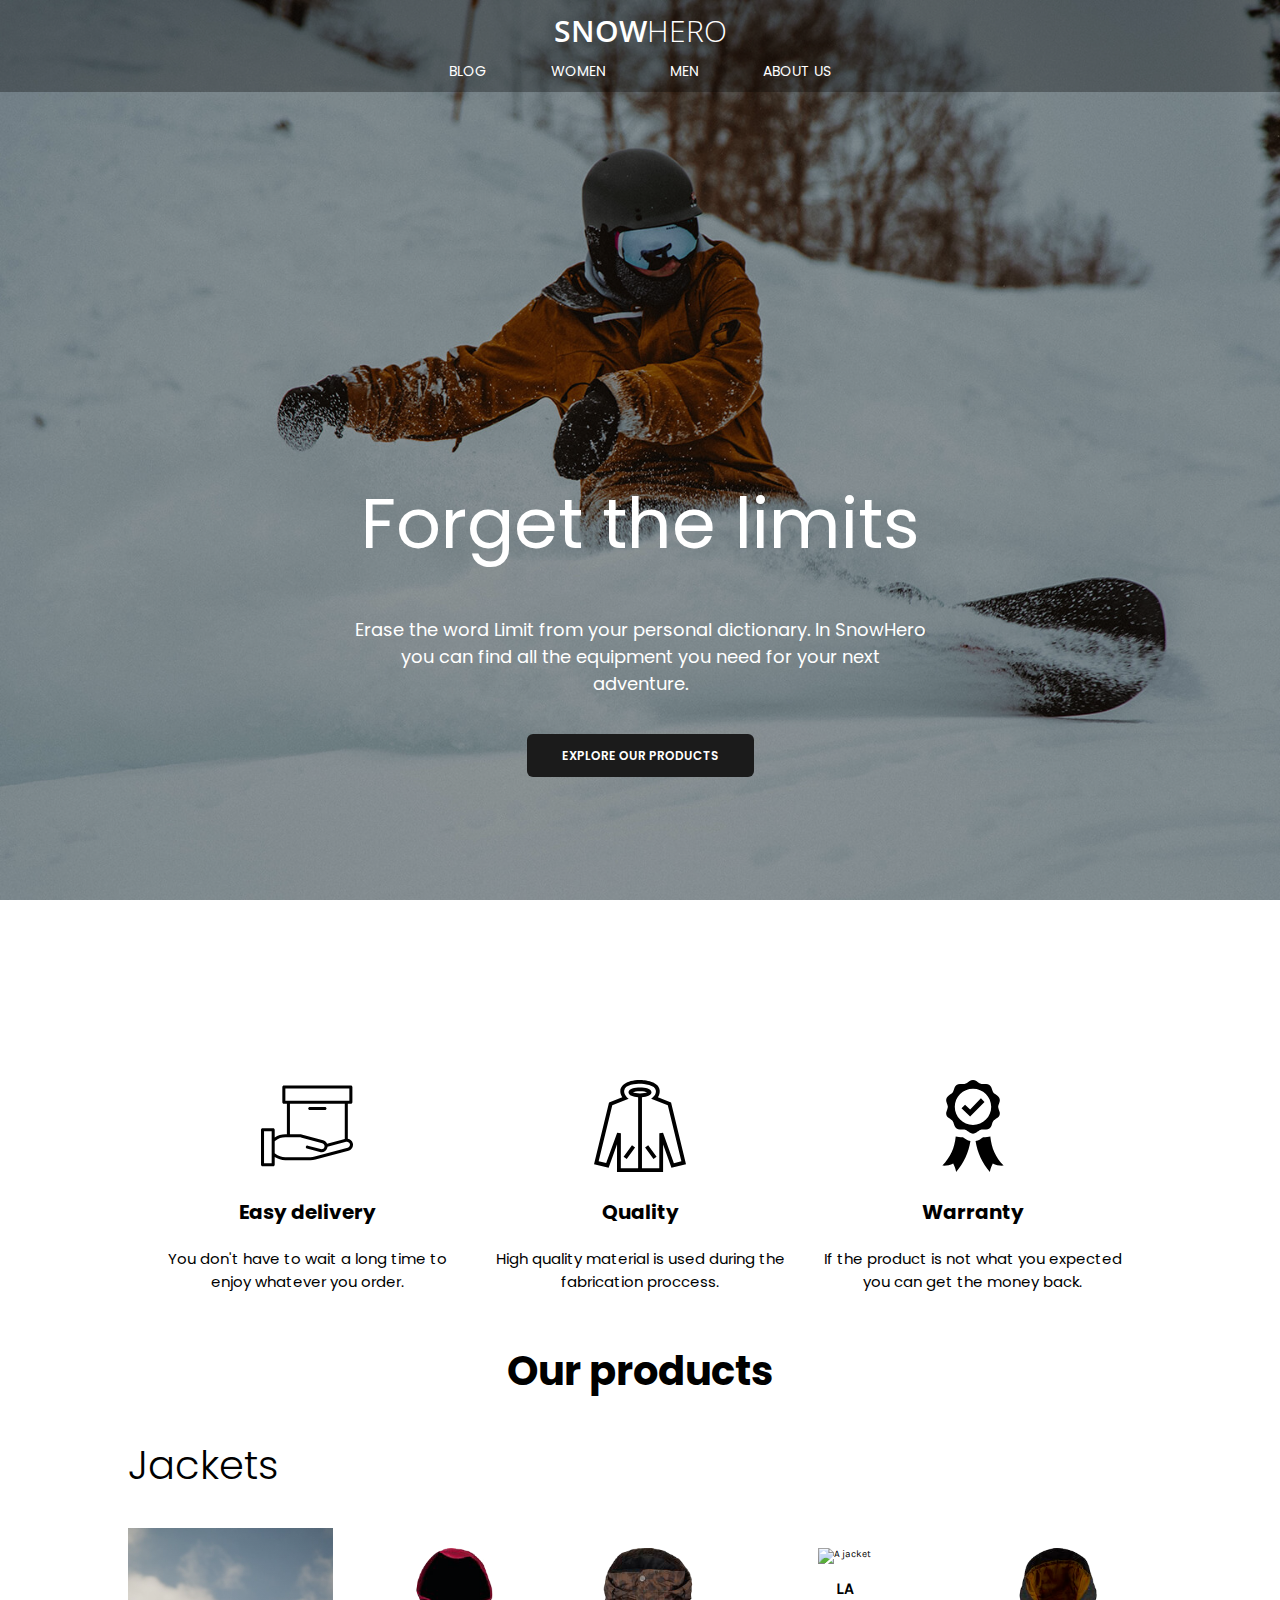
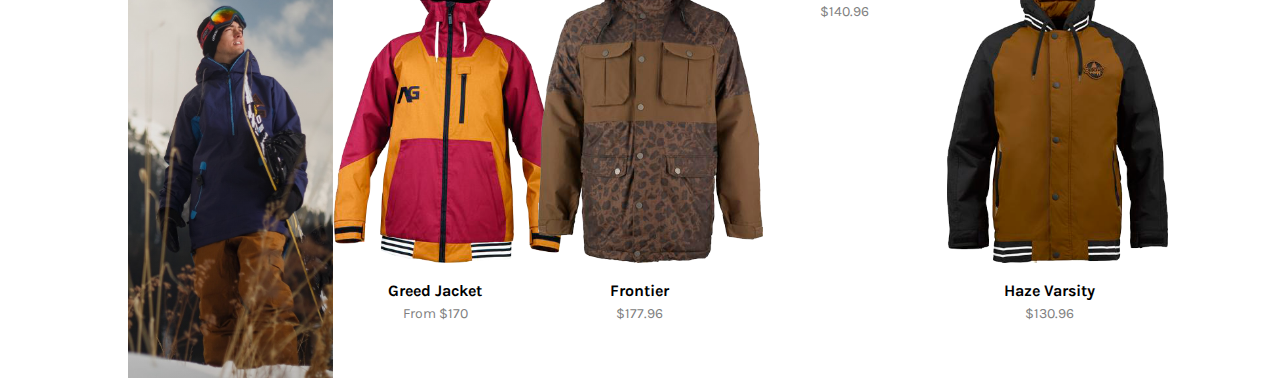
==== index.html @ 8e886040 "products added to 'our products' section" ====
<!DOCTYPE html>
<html lang="en">
  <head>
    <meta charset="UTF-8" />
    <!--For SEO optimization-->
    <meta
      name="description"
      content="SnowHero is a store specialized in winter clothing and winter sports clothing"
    />
    <!--SEO optimization, web crawlers-->
    <meta name="robots" content="index,follow" />
    <meta name="viewport" content="width=device-width, initial-scale=1.0" />
    <meta http-equiv="X-UA-Compatible" content="ie=edge" />
    <link rel="icon" href="/favicon.ico" />
    <link rel="stylesheet" href="/css/styles.css" />
    <link
      href="https://fonts.googleapis.com/css?family=Karla:400,700|Open+Sans:300,600|Poppins:300,400,600&display=swap"
      rel="stylesheet"
    />

    <title>SnowHero</title>
  </head>

  <body>
    <section class="hero-section">
      <header>
        <a href="index.html" class="brand">
          <p>Snow<span>Hero</span></p>
        </a>
        <div class="navigation">
          <ul>
            <li><a href="#">Blog</a></li>
            <li><a href="#">Women</a></li>
            <li><a href="#">Men</a></li>
            <li><a href="#">About us</a></li>
          </ul>
        </div>
      </header>

      <div class="hero-text">
        <h1>Forget the limits</h1>
        <p class="hero-p">
          Erase the word Limit from your personal dictionary. In SnowHero you
          can find all the equipment you need for your next adventure.
        </p>
        <a href="#our-products" class="explore-btn">Explore our products</a>
      </div>
    </section>

    <section>
      <div class="our-service-container container">
        <div class="our-service-card">
          <img src="images/delivery.svg" alt="A car" />
          <h3>Easy delivery</h3>
          <p class="our-service-p">
            You don't have to wait a long time to enjoy whatever you order.
          </p>
        </div>
        <div class="our-service-card">
          <img src="images/clothing.svg" alt="A jacket" />
          <h3>Quality</h3>
          <p class="our-service-p">
            High quality material is used during the fabrication proccess.
          </p>
        </div>
        <div class="our-service-card">
          <img src="images/certificate.svg" alt="A certificate" />
          <h3>Warranty</h3>
          <p class="our-service-p">
            If the product is not what you expected you can get the money back.
          </p>
        </div>
      </div>
    </section>

    <section id="our-products" class="container">
      <h2>Our products</h2>
      <h2>Jackets</h2>
      <div class="our-products-container">
        <a href="#"
          ><div class="all-products-card"><span></span></div
        ></a>
        <a href="#"
          ><div class="product-card">
            <img src="/images/jackets/greed_jacket.png" alt="A jacket" />
            <h4 class="name">Greed Jacket</h4>
            <h5 class="price">From $170</h5>
          </div></a
        >
        <a href="#"
          ><div class="product-card">
            <img src="/images/jackets/frontier.png" alt="A jacket" />
            <h4 class="name">Frontier</h4>
            <h5 class="price">$177.96</h5>
          </div></a
        >
        <a href="#"
          ><div class="product-card">
            <img src="/images/jackets/LA.png" alt="A jacket" />
            <h4 class="name">LA</h4>
            <h5 class="price">$140.96</h5>
          </div></a
        >
        <a href="#"
          ><div class="product-card">
            <img src="/images/jackets/haze_varsity.png" alt="A jacket" />
            <h4 class="name">Haze Varsity</h4>
            <h5 class="price">$130.96</h5>
          </div></a
        >
      </div>
    </section>
  </body>
</html>
---- css/styles.css ----
html {
  font-size: 62.5%;
  scroll-behavior: smooth;
}

body {
  margin: 0;
  font-family: "Poppins", sans-serif;
  --height: 100vh;
}

h1 {
  font-weight: 400;
  font-size: 7rem;
  line-height: 1.2;
  margin: 0;
  display: inline-block;
  color: white;
}

h2 {
  font-size: 4rem;
}

h3 {
  font-size: 2rem;
}

header {
  width: 100%;
  background: rgba(0, 0, 0, 0.3);
  /* position: fixed; */
}

.navigation {
  width: 40%;
  margin: 0 auto;
}

.navigation ul {
  padding: 0;
  display: flex;
  align-items: center;
  justify-content: space-evenly;
  list-style-type: none;
}

.navigation li a {
  font-size: 1.4rem;
  color: white;
  text-transform: uppercase;
  list-style-type: none;
  text-decoration: none;
}

.brand {
  text-decoration: none;
  text-transform: uppercase;
}

.brand p {
  color: white;
  font-family: "Open Sans", sans-serif;
  font-weight: 600;
  margin: 10px auto 0;
  font-size: 3rem;
}

.brand span {
  font-weight: 300;
}

.hero-section {
  height: 100vh;
  display: flex;
  flex-direction: column;
  justify-content: space-between;
  background: linear-gradient(rgba(0, 0, 0, 0.4), rgba(0, 0, 0, 0.4)),
    url("/images/bradley-dunn-9SGGun3iIig-unsplash.jpg");
  background-repeat: no-repeat;
  background-size: cover;
  background-position: center;
  position: relative;
  text-align: center;
}

.hero-text {
  padding-bottom: calc(var(--height) * 0.15);
}

.hero-p {
  font-size: 1.8rem;
  min-width: 430px;
  width: 45%;
  margin: 50px auto;
  color: white;
}

.explore-btn {
  text-decoration: none;
  text-transform: uppercase;
  background-color: rgba(27, 27, 27, 1);
  color: white;
  font-weight: 600;
  font-size: 1.2rem;
  padding: 13px 35px;
  border-radius: 6px;
  /* transition and fallback transitions */
  -moz-transition: background-color 0.4s;
  -webkit-transition: background-color 0.4s;
  transition: background-color 0.4s;
}

.explore-btn:hover {
  background-color: rgba(27, 27, 27, 0.7);
}

.container {
  width: 80%;
  margin: 0 auto;
}

/* ------ our service section ------ */

.our-service-container {
  margin-top: calc(var(--height) * 0.2);
  display: flex;
  justify-content: space-evenly;
}

.our-service-card {
  width: 30%;
  text-align: center;
}

.our-service-card img {
  width: 30%;
}

.our-service-p {
  font-size: 1.5rem;
}

/* ------ our products section ------ */

#our-products {
  text-align: center;
}

.our-products-container {
  display: flex;
  justify-content: space-evenly;
}

#our-products h2:nth-child(2) {
  text-align: left;
  font-weight: 300;
}

.our-products-container a {
  width: calc(100% / 5);
  height: calc(var(--height) * 0.5);
  display: inline-block;
  text-decoration: none;
  font-family: "Karla", sans-serif;
}

.all-products-card {
  background-size: cover;
  background-position: center;
  background-repeat: no-repeat;
  width: 100%;
  height: 100%;

  background-image: linear-gradient(rgba(0, 0, 0, 0.1), rgba(0, 0, 0, 0.1)),
    url("/images/low-angle-photography-of-man-wearing-blue-jacket-carrying-848607.jpg");
}

.all-products-card span {
  display: block;
  height: 100%;
  width: 100%;
  opacity: 0;
  background: rgba(0, 0, 0, 0.4);
  -moz-transition: all 0.4s;
  -webkit-transition: all 0.4s;
  transition: all 0.4s;
}

.all-products-card:hover span {
  opacity: 1;
}

/* ------ products cards ------ */

.product-card {
  width: 100%;
  height: 100%;
  background-color: rgba(0, 0, 0, 0);
  -moz-transition: background-color 0.4s;
  -webkit-transition: background-color 0.4s;
  transition: background-color 0.4s;
  color: black;
}

.product-card:hover {
  background-color: rgba(0, 0, 0, 0.1);
}

.product-card img {
  height: 70%;
  padding-top: 20px;
}

.name {
  font-size: 1.6rem;
  font-weight: 700;
  margin-bottom: 0;
  margin-top: 15px;
}

.price {
  font-size: 1.4rem;
  font-weight: 400;
  color: grey;
  margin-top: 5px;
  margin-bottom: 0;
}

::selection {
  background: #e0ebe8;
  color: #545454;
  text-shadow: none;
}

/*font-family: 'Karla', sans-serif;
font-family: 'Open Sans', sans-serif;
font-family: 'Poppins', sans-serif; */
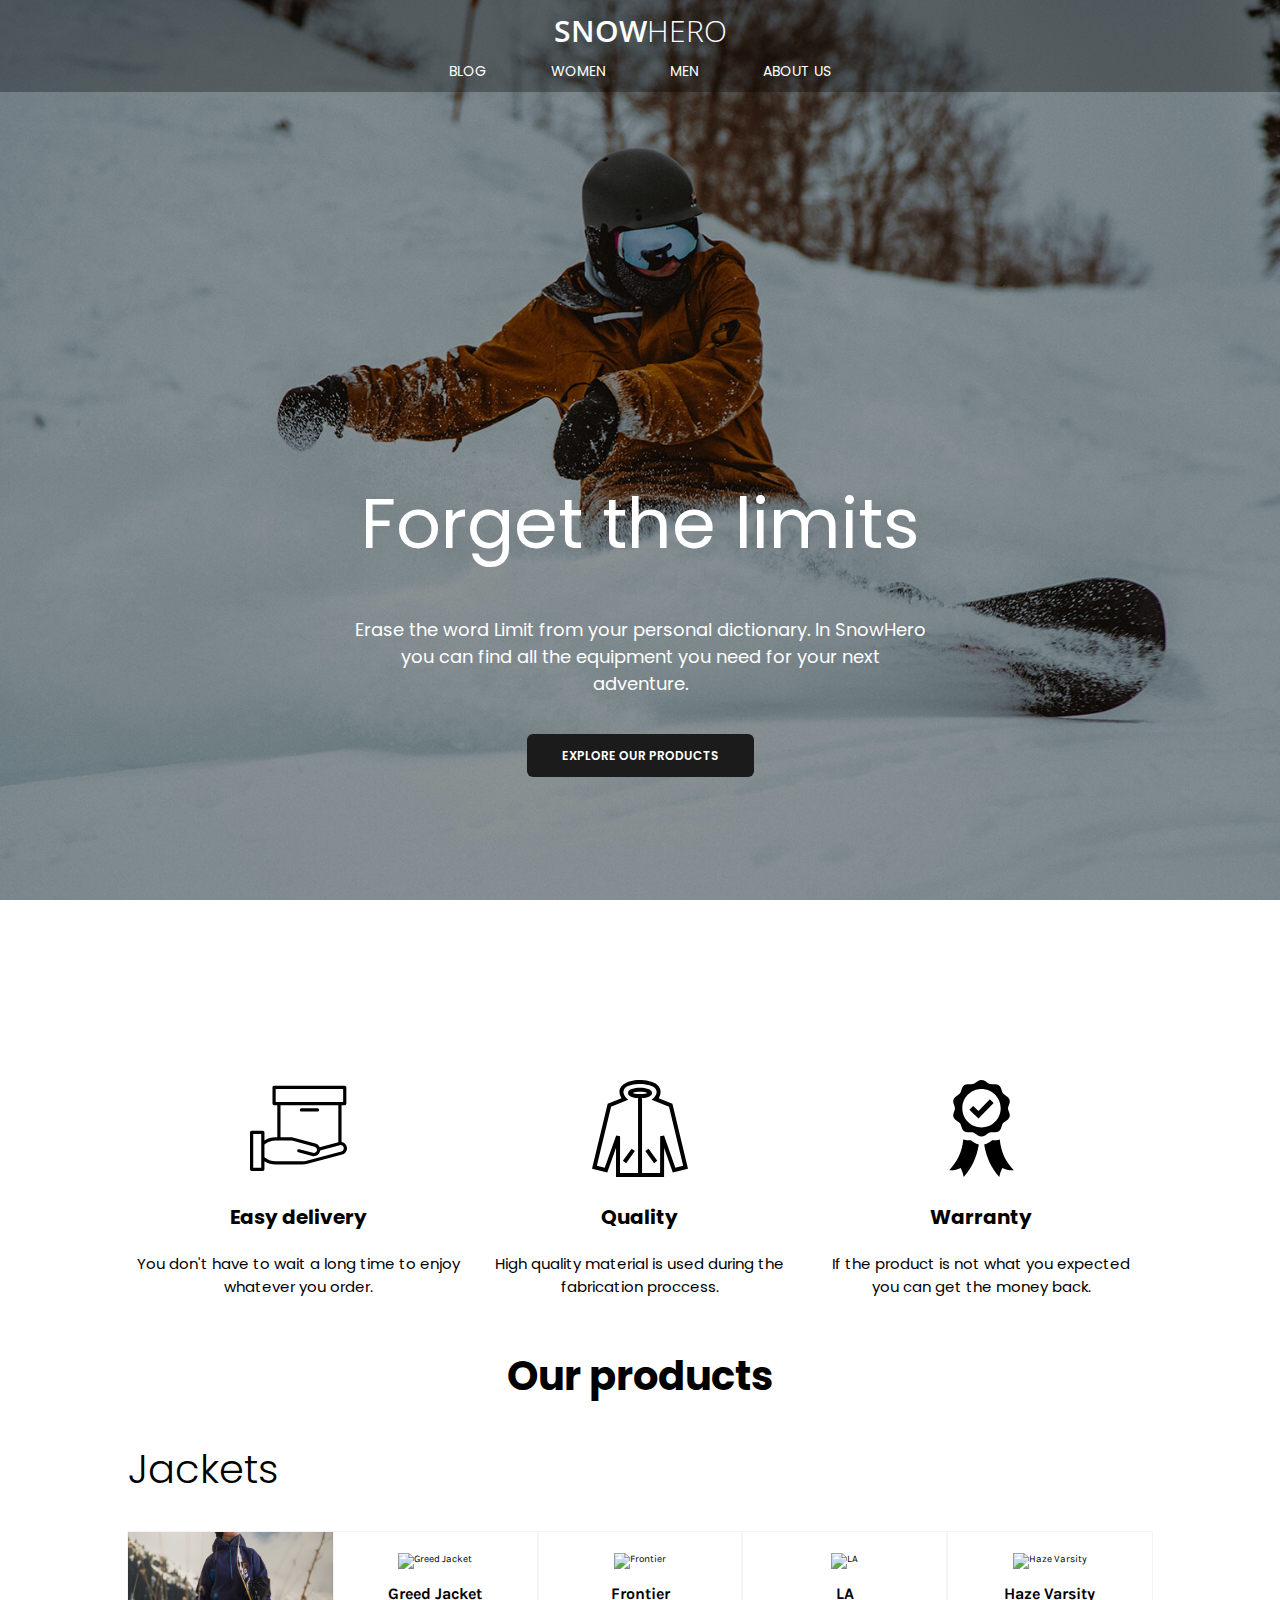
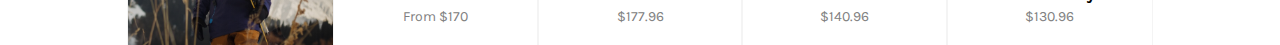
==== commit 24bd9aa4: "products flex grid improved, images resized" ====
--- a/index.html
+++ b/index.html
@@ -78,32 +78,32 @@
       <h2>Jackets</h2>
       <div class="our-products-container">
         <a href="#"
-          ><div class="all-products-card"><span></span></div
-        ></a>
+          
+        ><span></span></a>
         <a href="#"
           ><div class="product-card">
-            <img src="/images/jackets/greed_jacket.png" alt="A jacket" />
+            <img src="/images/jackets/Greed_Jacket.jpg" alt="Greed Jacket" />
             <h4 class="name">Greed Jacket</h4>
             <h5 class="price">From $170</h5>
           </div></a
         >
         <a href="#"
           ><div class="product-card">
-            <img src="/images/jackets/frontier.png" alt="A jacket" />
+            <img src="/images/jackets/Frontier.jpg" alt="Frontier" />
             <h4 class="name">Frontier</h4>
             <h5 class="price">$177.96</h5>
           </div></a
         >
         <a href="#"
           ><div class="product-card">
-            <img src="/images/jackets/LA.png" alt="A jacket" />
+            <img src="/images/jackets/LA.jpg" alt="LA" />
             <h4 class="name">LA</h4>
             <h5 class="price">$140.96</h5>
           </div></a
         >
         <a href="#"
           ><div class="product-card">
-            <img src="/images/jackets/haze_varsity.png" alt="A jacket" />
+            <img src="/images/jackets/Haze_Varsity.jpeg" alt="Haze Varsity" />
             <h4 class="name">Haze Varsity</h4>
             <h5 class="price">$130.96</h5>
           </div></a
--- a/css/styles.css
+++ b/css/styles.css
@@ -125,10 +125,12 @@
 .our-service-container {
   margin-top: calc(var(--height) * 0.2);
   display: flex;
-  justify-content: space-evenly;
+  justify-content: space-around;
+  flex-wrap: wrap;
 }
 
 .our-service-card {
+  min-width: 323px;
   width: 30%;
   text-align: center;
 }
@@ -149,7 +151,7 @@
 
 .our-products-container {
   display: flex;
-  justify-content: space-evenly;
+  flex-wrap: wrap;
 }
 
 #our-products h2:nth-child(2) {
@@ -158,25 +160,35 @@
 }
 
 .our-products-container a {
-  width: calc(100% / 5);
-  height: calc(var(--height) * 0.5);
-  display: inline-block;
+  padding: 2%;
+  flex-grow: 1;
+  flex-basis: 16%;
+  display: flex;
   text-decoration: none;
   font-family: "Karla", sans-serif;
-}
-
-.all-products-card {
+  background-color: rgba(0, 0, 0, 0);
+  -moz-transition: background-color 0.4s;
+  -webkit-transition: background-color 0.4s;
+  transition: background-color 0.4s;
+  box-shadow: 0px 0px 1px 0px rgba(0, 0, 0, 0.25);
+}
+
+.our-products-container a:hover {
+  background-color: rgba(0, 0, 0, 0.1);
+}
+
+.our-products-container a:first-of-type {
+  padding: 0;
+  flex-grow: 1;
+  flex-basis: 20%;
   background-size: cover;
   background-position: center;
   background-repeat: no-repeat;
-  width: 100%;
-  height: 100%;
-
   background-image: linear-gradient(rgba(0, 0, 0, 0.1), rgba(0, 0, 0, 0.1)),
     url("/images/low-angle-photography-of-man-wearing-blue-jacket-carrying-848607.jpg");
 }
 
-.all-products-card span {
+.our-products-container a:first-of-type span {
   display: block;
   height: 100%;
   width: 100%;
@@ -187,7 +199,7 @@
   transition: all 0.4s;
 }
 
-.all-products-card:hover span {
+.our-products-container a:first-of-type:hover span {
   opacity: 1;
 }
 
@@ -196,35 +208,36 @@
 .product-card {
   width: 100%;
   height: 100%;
-  background-color: rgba(0, 0, 0, 0);
-  -moz-transition: background-color 0.4s;
-  -webkit-transition: background-color 0.4s;
-  transition: background-color 0.4s;
+
   color: black;
 }
 
-.product-card:hover {
-  background-color: rgba(0, 0, 0, 0.1);
-}
-
 .product-card img {
-  height: 70%;
-  padding-top: 20px;
+  max-width: 100%;
 }
 
 .name {
   font-size: 1.6rem;
   font-weight: 700;
-  margin-bottom: 0;
-  margin-top: 15px;
+  width: 100%;
+  margin: 15px auto 0;
 }
 
 .price {
   font-size: 1.4rem;
   font-weight: 400;
   color: grey;
-  margin-top: 5px;
-  margin-bottom: 0;
+  width: 100%;
+  margin: 5px auto 0;
+}
+
+@media (max-width: 920px) {
+  .our-products-container a {
+    flex: 1 21%;
+  }
+  .our-products-container a:first-of-type {
+    flex: 1 25%;
+  }
 }
 
 ::selection {
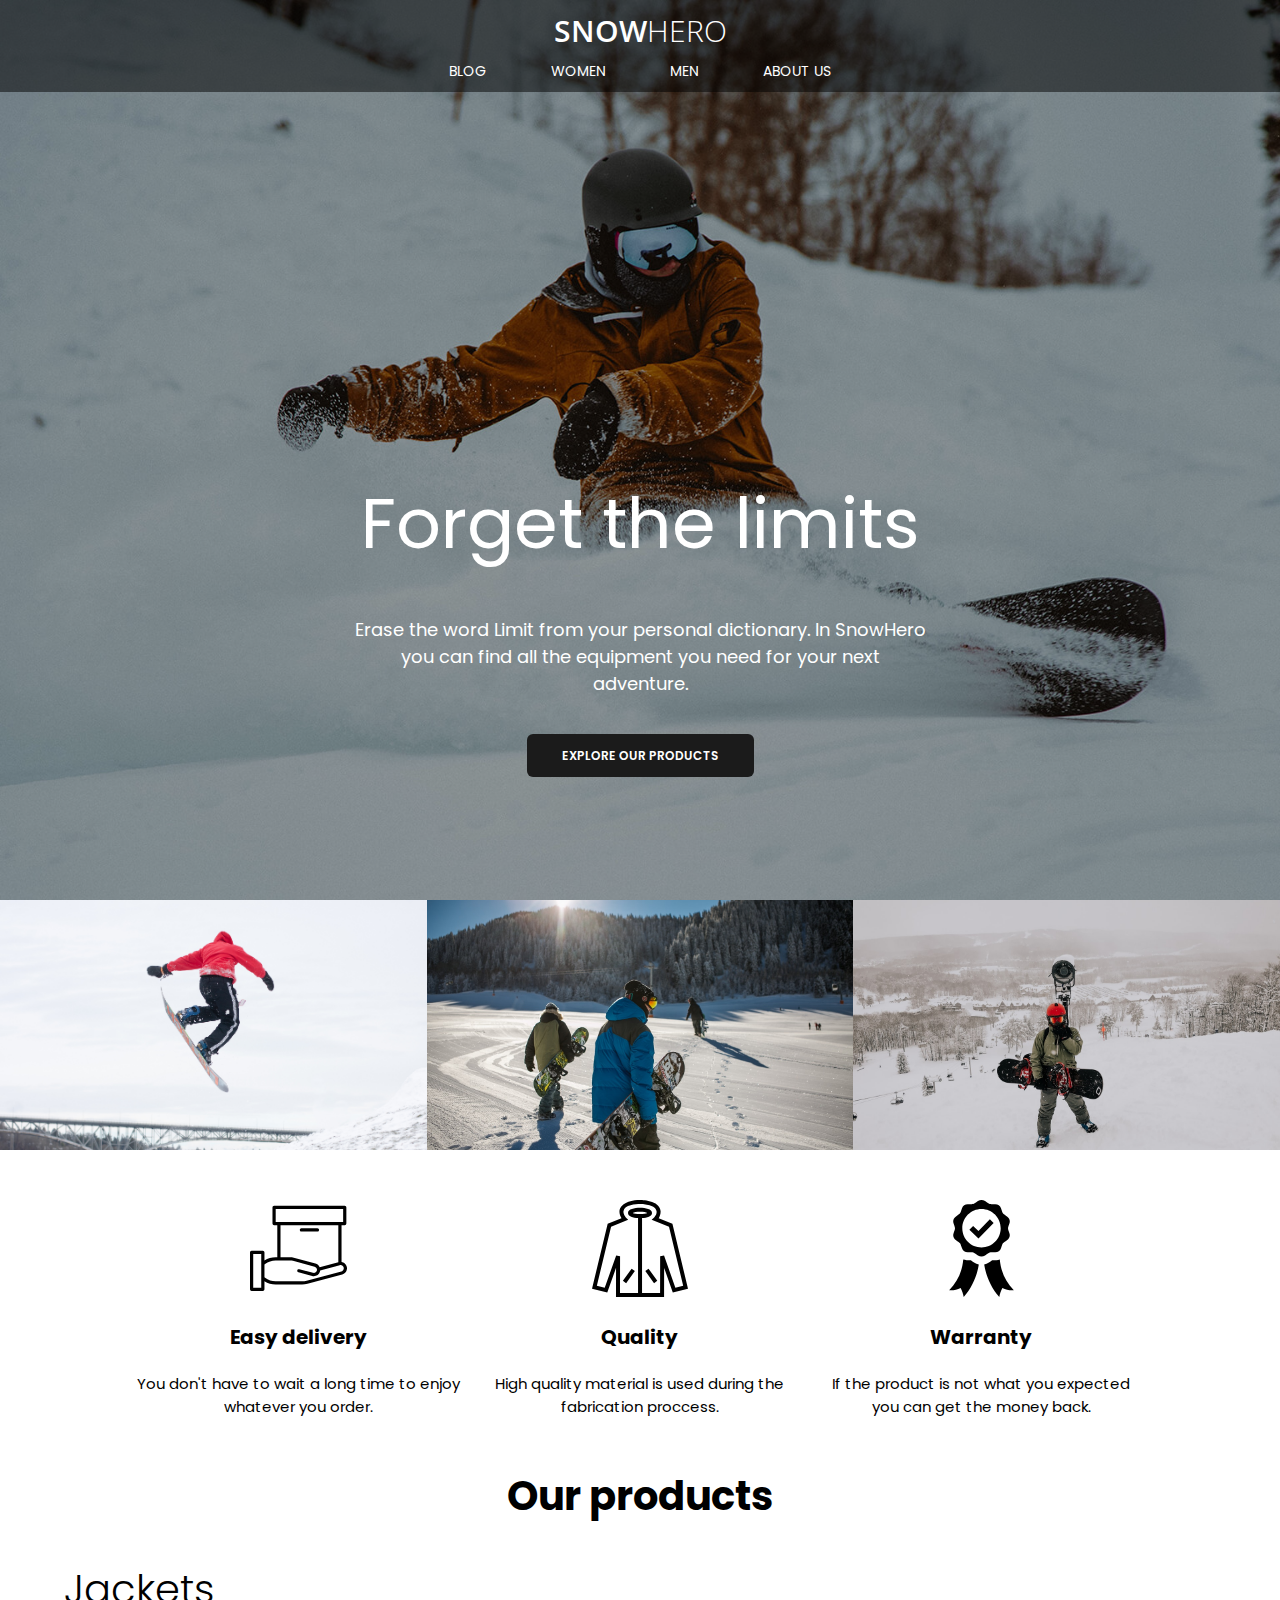
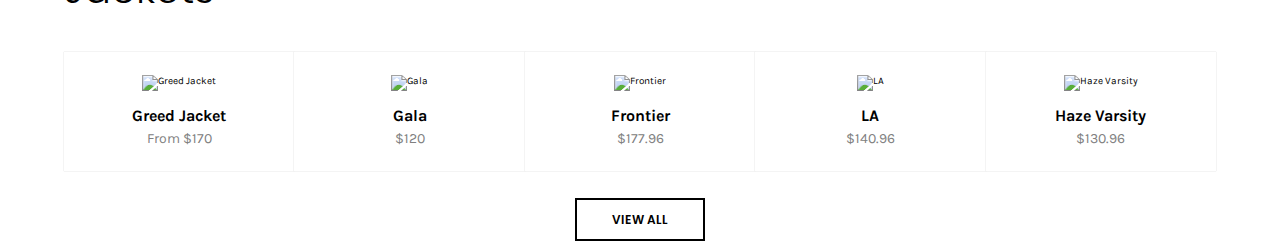
==== commit b6ac1ad7: "'our products' layout improved, all jackets page started" ====
--- a/index.html
+++ b/index.html
@@ -24,8 +24,8 @@
   <body>
     <section class="hero-section">
       <header>
-        <a href="index.html" class="brand">
-          <p>Snow<span>Hero</span></p>
+        <a href="/index.html" class="brand">
+          Snow<span>Hero</span>
         </a>
         <div class="navigation">
           <ul>
@@ -47,68 +47,79 @@
       </div>
     </section>
 
-    <section>
+    <section class="our-service">
+      <div class="image-gallery">
+        <div class="image-card"></div>
+        <div class="image-card"></div>
+        <div class="image-card"></div>
+      </div>
       <div class="our-service-container container">
         <div class="our-service-card">
-          <img src="images/delivery.svg" alt="A car" />
+          <img src="/images/delivery.svg" alt="A car" />
           <h3>Easy delivery</h3>
           <p class="our-service-p">
             You don't have to wait a long time to enjoy whatever you order.
           </p>
         </div>
         <div class="our-service-card">
-          <img src="images/clothing.svg" alt="A jacket" />
+          <img src="/images/clothing.svg" alt="A jacket" />
           <h3>Quality</h3>
           <p class="our-service-p">
             High quality material is used during the fabrication proccess.
           </p>
         </div>
         <div class="our-service-card">
-          <img src="images/certificate.svg" alt="A certificate" />
+          <img src="/images/certificate.svg" alt="A certificate" />
           <h3>Warranty</h3>
           <p class="our-service-p">
             If the product is not what you expected you can get the money back.
           </p>
         </div>
       </div>
-    </section>
+      
+    </section cals>
 
-    <section id="our-products" class="container">
+    <section id="our-products">
       <h2>Our products</h2>
       <h2>Jackets</h2>
       <div class="our-products-container">
         <a href="#"
-          
-        ><span></span></a>
-        <a href="#"
           ><div class="product-card">
-            <img src="/images/jackets/Greed_Jacket.jpg" alt="Greed Jacket" />
+            <img src="/images/jackets/Greed_Jacket.png" alt="Greed Jacket" />
             <h4 class="name">Greed Jacket</h4>
             <h5 class="price">From $170</h5>
           </div></a
         >
+        <a href="#">
+          <div class="product-card">
+            <img src="/images/jackets/Gala.png" alt="Gala">
+            <h4 class="name">Gala</h4>
+            <h5 class="price">$120</h5>
+          </div>
+        </a>
         <a href="#"
           ><div class="product-card">
-            <img src="/images/jackets/Frontier.jpg" alt="Frontier" />
+            <img src="/images/jackets/Frontier.png" alt="Frontier" />
             <h4 class="name">Frontier</h4>
             <h5 class="price">$177.96</h5>
           </div></a
         >
         <a href="#"
           ><div class="product-card">
-            <img src="/images/jackets/LA.jpg" alt="LA" />
+            <img src="/images/jackets/LA.png" alt="LA" />
             <h4 class="name">LA</h4>
             <h5 class="price">$140.96</h5>
           </div></a
         >
         <a href="#"
           ><div class="product-card">
-            <img src="/images/jackets/Haze_Varsity.jpeg" alt="Haze Varsity" />
+            <img src="/images/jackets/Haze_Varsity.png" alt="Haze Varsity" />
             <h4 class="name">Haze Varsity</h4>
             <h5 class="price">$130.96</h5>
           </div></a
         >
       </div>
+      <a href="/all-jackets.html" class="explore-btn view-all-btn">View all</a>
     </section>
   </body>
 </html>
--- a/css/styles.css
+++ b/css/styles.css
@@ -14,7 +14,6 @@
   font-size: 7rem;
   line-height: 1.2;
   margin: 0;
-  display: inline-block;
   color: white;
 }
 
@@ -28,8 +27,9 @@
 
 header {
   width: 100%;
-  background: rgba(0, 0, 0, 0.3);
-  /* position: fixed; */
+  background: rgba(0, 0, 0, 0.5);
+  display: flex;
+  flex-direction: column;
 }
 
 .navigation {
@@ -56,9 +56,6 @@
 .brand {
   text-decoration: none;
   text-transform: uppercase;
-}
-
-.brand p {
   color: white;
   font-family: "Open Sans", sans-serif;
   font-weight: 600;
@@ -90,7 +87,6 @@
 
 .hero-p {
   font-size: 1.8rem;
-  min-width: 430px;
   width: 45%;
   margin: 50px auto;
   color: white;
@@ -123,10 +119,10 @@
 /* ------ our service section ------ */
 
 .our-service-container {
-  margin-top: calc(var(--height) * 0.2);
   display: flex;
   justify-content: space-around;
   flex-wrap: wrap;
+  margin-top: 50px;
 }
 
 .our-service-card {
@@ -143,15 +139,44 @@
   font-size: 1.5rem;
 }
 
+.image-gallery {
+  width: 100%;
+  display: flex;
+  margin: 0 auto;
+}
+
+.image-card {
+  flex: 1 calc(100% / 3);
+  height: 250px;
+  background-repeat: no-repeat;
+  background-position: center;
+  background-size: cover;
+}
+
+.image-card:nth-of-type(1) {
+  background-position: top center;
+  background-image: url("/images/david-schultz-11SF6RqgXXw-unsplash.jpg");
+}
+
+.image-card:nth-of-type(2) {
+  background-image: url("/images/person-wearing-blue-winter-jacket-carrying-snowboard-under-848612.jpg");
+}
+
+.image-card:nth-of-type(3) {
+  background-image: url("/images/man-wearing-overalls-holding-snowboard-standing-on-snow-1653419.jpg");
+}
 /* ------ our products section ------ */
 
 #our-products {
   text-align: center;
+  width: 90%;
+  margin: 0 auto;
 }
 
 .our-products-container {
   display: flex;
   flex-wrap: wrap;
+  margin-bottom: 40px;
 }
 
 #our-products h2:nth-child(2) {
@@ -166,7 +191,7 @@
   display: flex;
   text-decoration: none;
   font-family: "Karla", sans-serif;
-  background-color: rgba(0, 0, 0, 0);
+  background-color: rgb(255, 255, 255);
   -moz-transition: background-color 0.4s;
   -webkit-transition: background-color 0.4s;
   transition: background-color 0.4s;
@@ -177,7 +202,7 @@
   background-color: rgba(0, 0, 0, 0.1);
 }
 
-.our-products-container a:first-of-type {
+/* .our-products-container a:first-of-type {
   padding: 0;
   flex-grow: 1;
   flex-basis: 20%;
@@ -201,7 +226,7 @@
 
 .our-products-container a:first-of-type:hover span {
   opacity: 1;
-}
+} */
 
 /* ------ products cards ------ */
 
@@ -231,12 +256,49 @@
   margin: 5px auto 0;
 }
 
+.view-all-btn {
+  background-color: rgba(0, 0, 0, 0);
+  border: 2px solid black;
+  -moz-transition: all 0.3s;
+  -webkit-transition: all 0.3s;
+  transition: all 0.3s;
+  color: black;
+  border-radius: 0;
+  padding: 11px 35px;
+}
+
+.view-all-btn:hover {
+  background-color: rgba(0, 0, 0, 1);
+  color: white;
+}
+
 @media (max-width: 920px) {
+  h1 {
+    font-size: 5rem;
+  }
+
+  .hero-p {
+    font-size: 1.3rem;
+    width: 80%;
+    margin: 30px auto;
+  }
+
   .our-products-container a {
-    flex: 1 21%;
-  }
+    flex: 1 calc(100% / 3 - 12%);
+  }
+
+  .our-products-container a:nth-child(1),
+  .our-products-container a:nth-child(2) {
+    flex: 1 calc(100% / 2 - 8%);
+  }
+}
+
+@media (max-width: 600px) {
   .our-products-container a:first-of-type {
-    flex: 1 25%;
+    flex: 1 calc(100% - 4%);
+  }
+  .our-products-container a {
+    flex: 1 calc(100% / 2 - 8%);
   }
 }
 
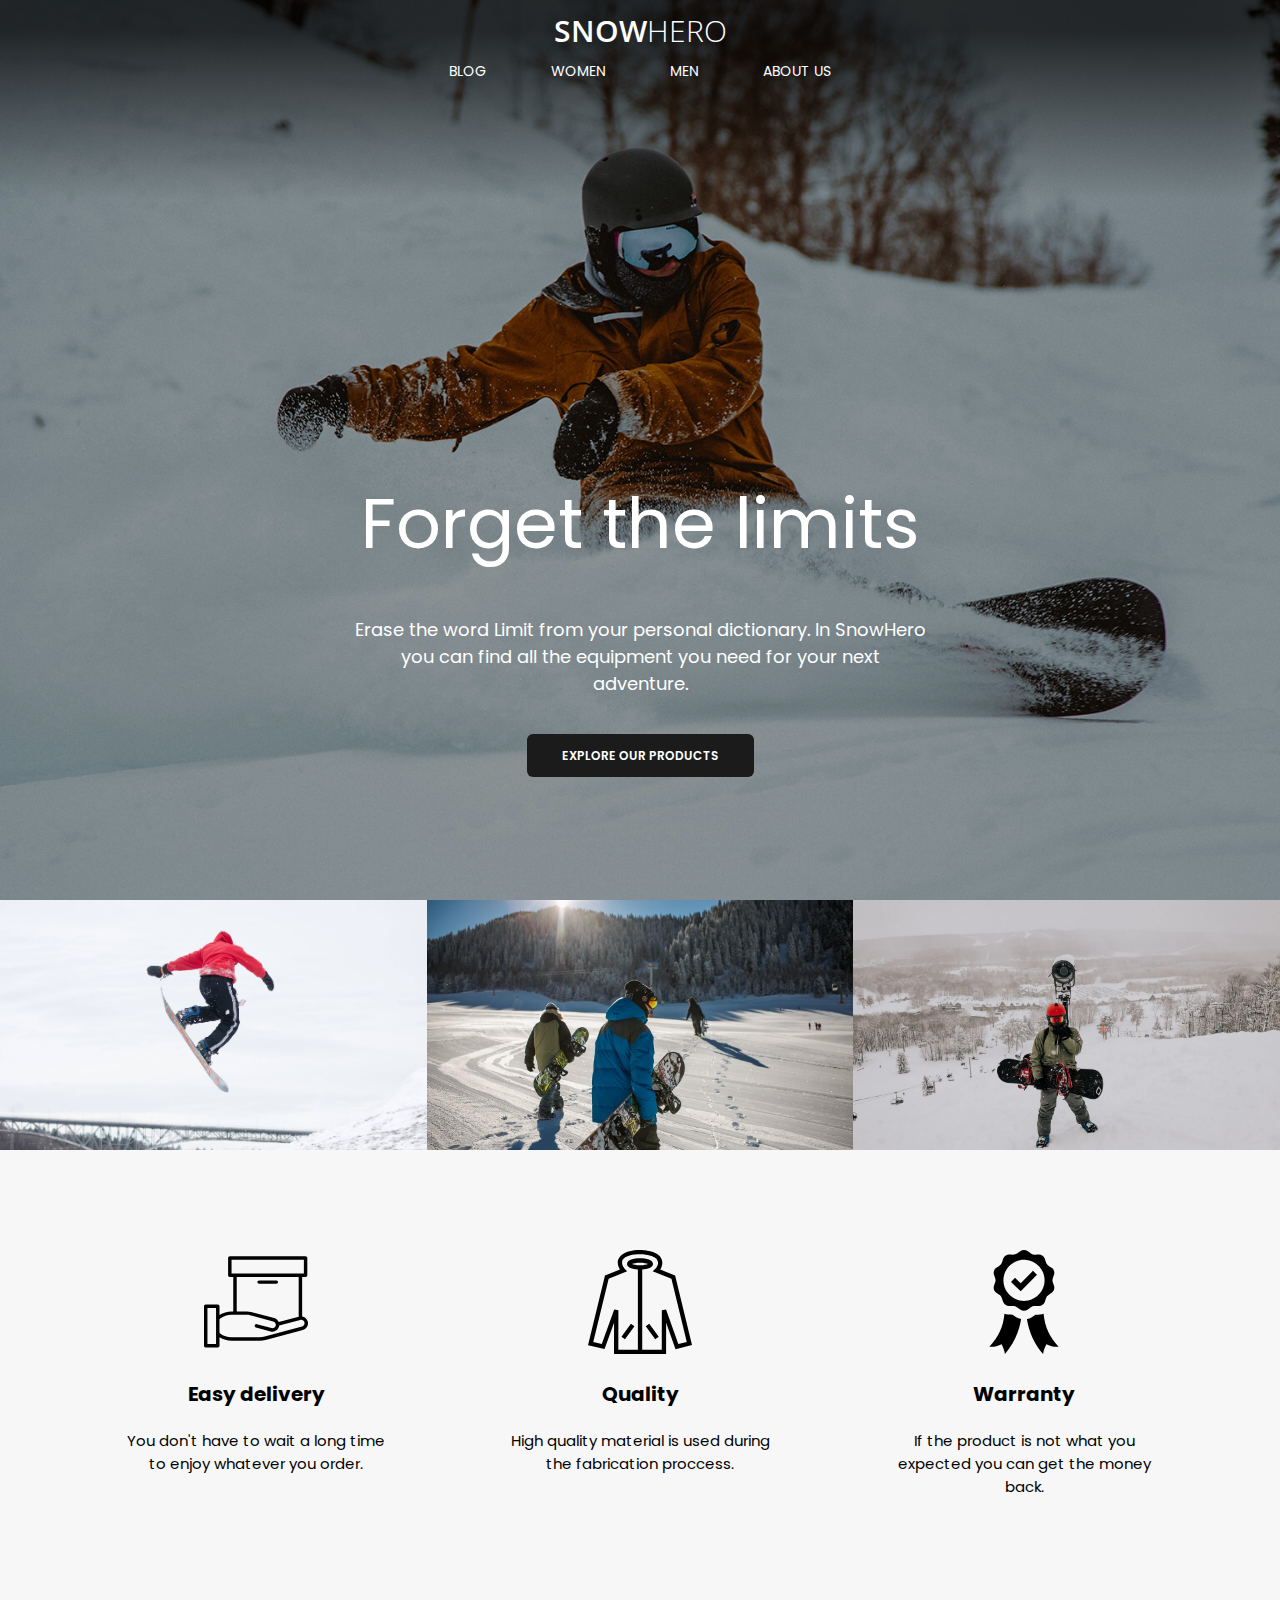
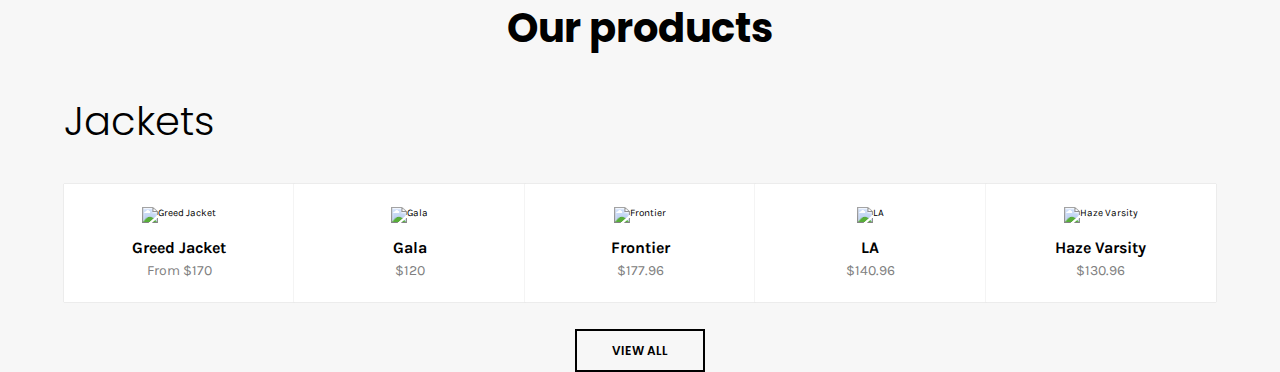
==== commit d7640b72: "box sizing border box, compressed images, white space added" ====
--- a/index.html
+++ b/index.html
@@ -79,7 +79,7 @@
       
     </section cals>
 
-    <section id="our-products">
+    <section id="our-products" class="container">
       <h2>Our products</h2>
       <h2>Jackets</h2>
       <div class="our-products-container">
--- a/css/styles.css
+++ b/css/styles.css
@@ -1,12 +1,20 @@
 html {
   font-size: 62.5%;
   scroll-behavior: smooth;
+  box-sizing: border-box;
+}
+
+*,
+*:before,
+*:after {
+  box-sizing: inherit;
 }
 
 body {
   margin: 0;
   font-family: "Poppins", sans-serif;
   --height: 100vh;
+  background: #f7f7f7;
 }
 
 h1 {
@@ -27,9 +35,10 @@
 
 header {
   width: 100%;
-  background: rgba(0, 0, 0, 0.5);
+  background: linear-gradient(rgba(0, 0, 0, 0.7) 15%, rgba(0, 0, 0, 0));
   display: flex;
   flex-direction: column;
+  height: 200px;
 }
 
 .navigation {
@@ -112,7 +121,7 @@
 }
 
 .container {
-  width: 80%;
+  width: 90%;
   margin: 0 auto;
 }
 
@@ -122,7 +131,7 @@
   display: flex;
   justify-content: space-around;
   flex-wrap: wrap;
-  margin-top: 50px;
+  margin: 100px auto;
 }
 
 .our-service-card {
@@ -136,6 +145,8 @@
 }
 
 .our-service-p {
+  margin: 0 auto;
+  width: 80%;
   font-size: 1.5rem;
 }
 
@@ -165,12 +176,11 @@
 .image-card:nth-of-type(3) {
   background-image: url("/images/man-wearing-overalls-holding-snowboard-standing-on-snow-1653419.jpg");
 }
+
 /* ------ our products section ------ */
 
 #our-products {
   text-align: center;
-  width: 90%;
-  margin: 0 auto;
 }
 
 .our-products-container {
@@ -185,10 +195,10 @@
 }
 
 .our-products-container a {
+  display: flex;
+  flex-grow: 1;
+  flex-basis: 20%;
   padding: 2%;
-  flex-grow: 1;
-  flex-basis: 16%;
-  display: flex;
   text-decoration: none;
   font-family: "Karla", sans-serif;
   background-color: rgb(255, 255, 255);
@@ -284,21 +294,21 @@
   }
 
   .our-products-container a {
-    flex: 1 calc(100% / 3 - 12%);
+    flex: 1 calc(100% / 3);
   }
 
   .our-products-container a:nth-child(1),
   .our-products-container a:nth-child(2) {
-    flex: 1 calc(100% / 2 - 8%);
+    flex: 1 calc(100% / 2);
   }
 }
 
 @media (max-width: 600px) {
   .our-products-container a:first-of-type {
-    flex: 1 calc(100% - 4%);
+    flex: 1 calc(100%);
   }
   .our-products-container a {
-    flex: 1 calc(100% / 2 - 8%);
+    flex: 1 calc(100% / 2);
   }
 }
 
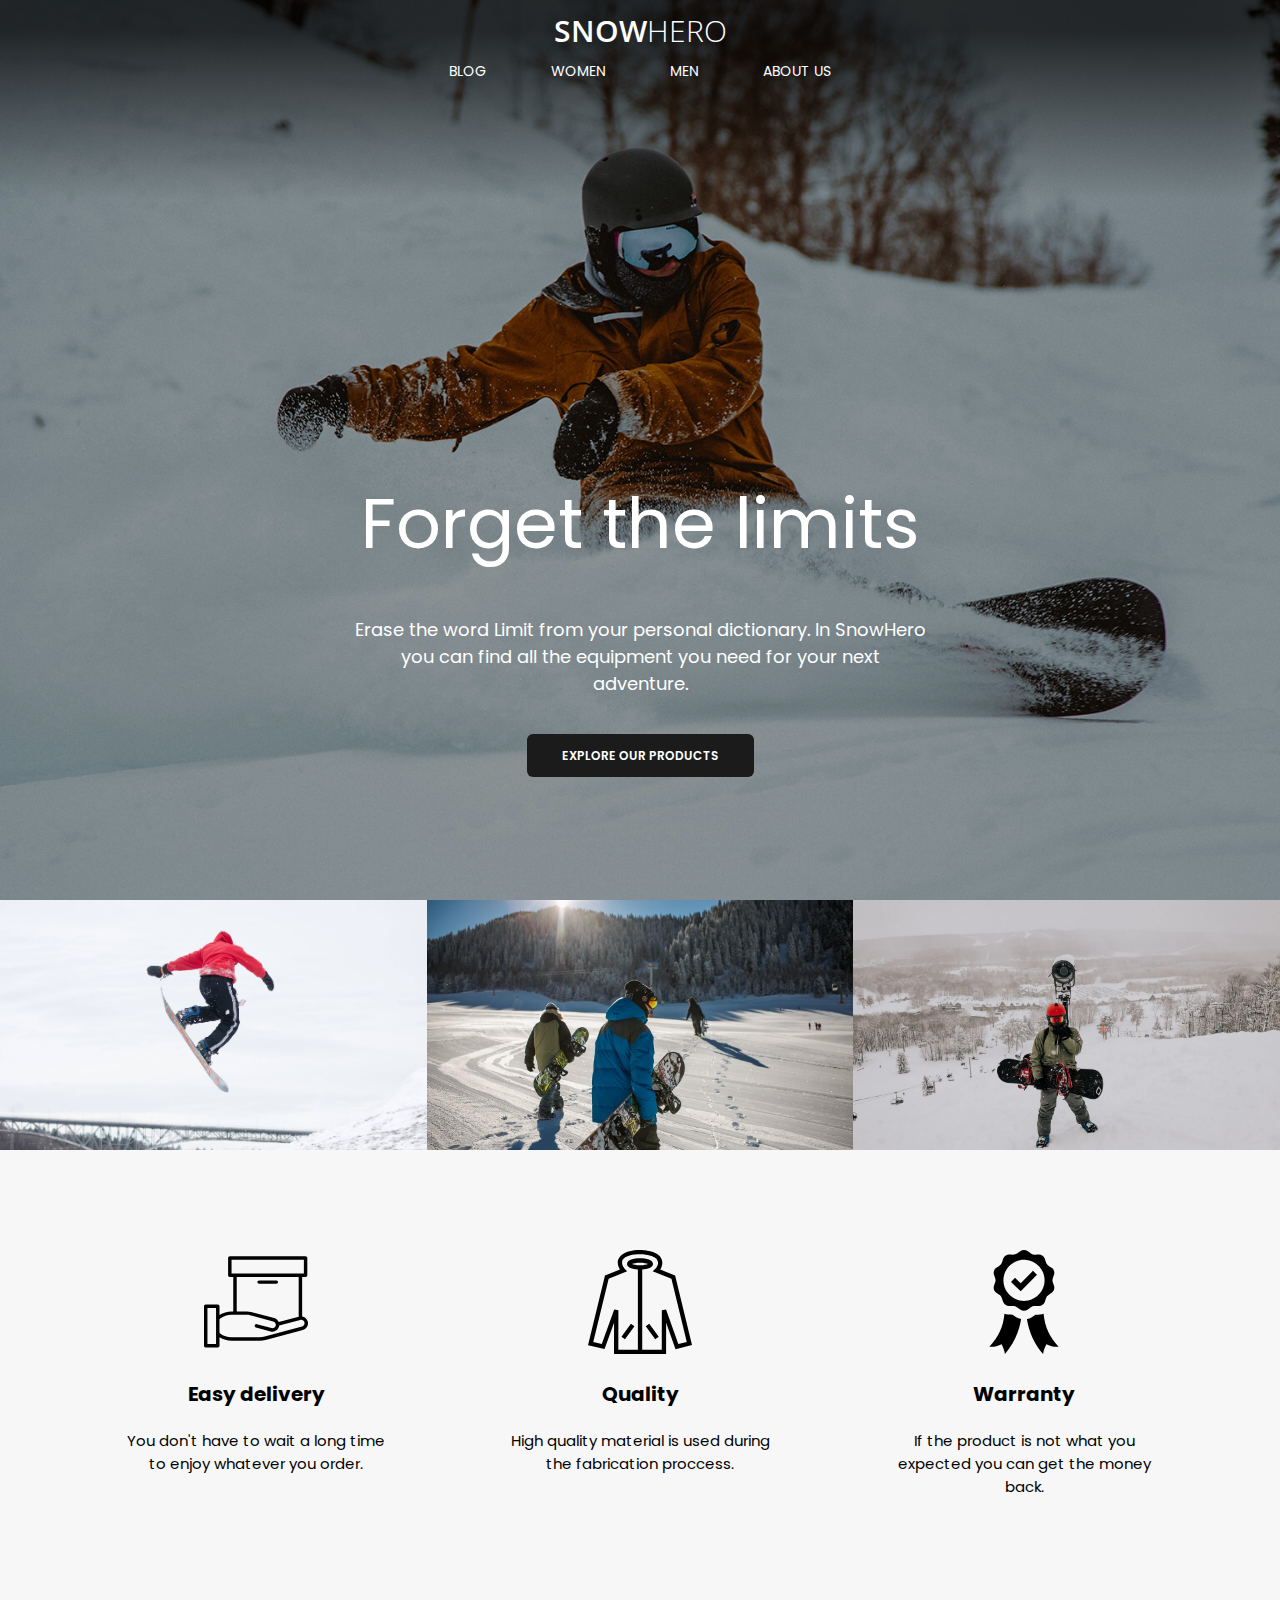
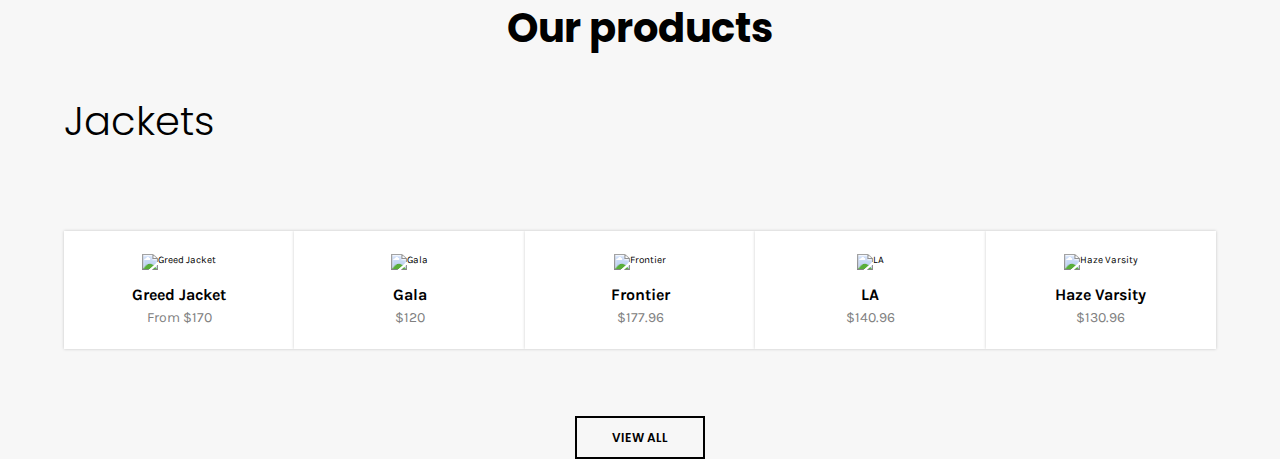
==== commit afd95aa1: "jackets banner added, jackets cards border improved" ====
--- a/index.html
+++ b/index.html
@@ -13,6 +13,7 @@
     <meta http-equiv="X-UA-Compatible" content="ie=edge" />
     <link rel="icon" href="/favicon.ico" />
     <link rel="stylesheet" href="/css/styles.css" />
+    
     <link
       href="https://fonts.googleapis.com/css?family=Karla:400,700|Open+Sans:300,600|Poppins:300,400,600&display=swap"
       rel="stylesheet"
--- a/css/styles.css
+++ b/css/styles.css
@@ -135,8 +135,7 @@
 }
 
 .our-service-card {
-  min-width: 323px;
-  width: 30%;
+  flex-basis: 30%;
   text-align: center;
 }
 
@@ -186,7 +185,7 @@
 .our-products-container {
   display: flex;
   flex-wrap: wrap;
-  margin-bottom: 40px;
+  margin: 80px 0;
 }
 
 #our-products h2:nth-child(2) {
@@ -205,38 +204,12 @@
   -moz-transition: background-color 0.4s;
   -webkit-transition: background-color 0.4s;
   transition: background-color 0.4s;
-  box-shadow: 0px 0px 1px 0px rgba(0, 0, 0, 0.25);
+  box-shadow: 0px 0px 3px 0px rgba(0, 0, 0, 0.2);
 }
 
 .our-products-container a:hover {
   background-color: rgba(0, 0, 0, 0.1);
 }
-
-/* .our-products-container a:first-of-type {
-  padding: 0;
-  flex-grow: 1;
-  flex-basis: 20%;
-  background-size: cover;
-  background-position: center;
-  background-repeat: no-repeat;
-  background-image: linear-gradient(rgba(0, 0, 0, 0.1), rgba(0, 0, 0, 0.1)),
-    url("/images/low-angle-photography-of-man-wearing-blue-jacket-carrying-848607.jpg");
-}
-
-.our-products-container a:first-of-type span {
-  display: block;
-  height: 100%;
-  width: 100%;
-  opacity: 0;
-  background: rgba(0, 0, 0, 0.4);
-  -moz-transition: all 0.4s;
-  -webkit-transition: all 0.4s;
-  transition: all 0.4s;
-}
-
-.our-products-container a:first-of-type:hover span {
-  opacity: 1;
-} */
 
 /* ------ products cards ------ */
 
@@ -304,6 +277,11 @@
 }
 
 @media (max-width: 600px) {
+  .our-service-card {
+    flex-basis: 100%;
+    margin-bottom: 100px;
+  }
+
   .our-products-container a:first-of-type {
     flex: 1 calc(100%);
   }
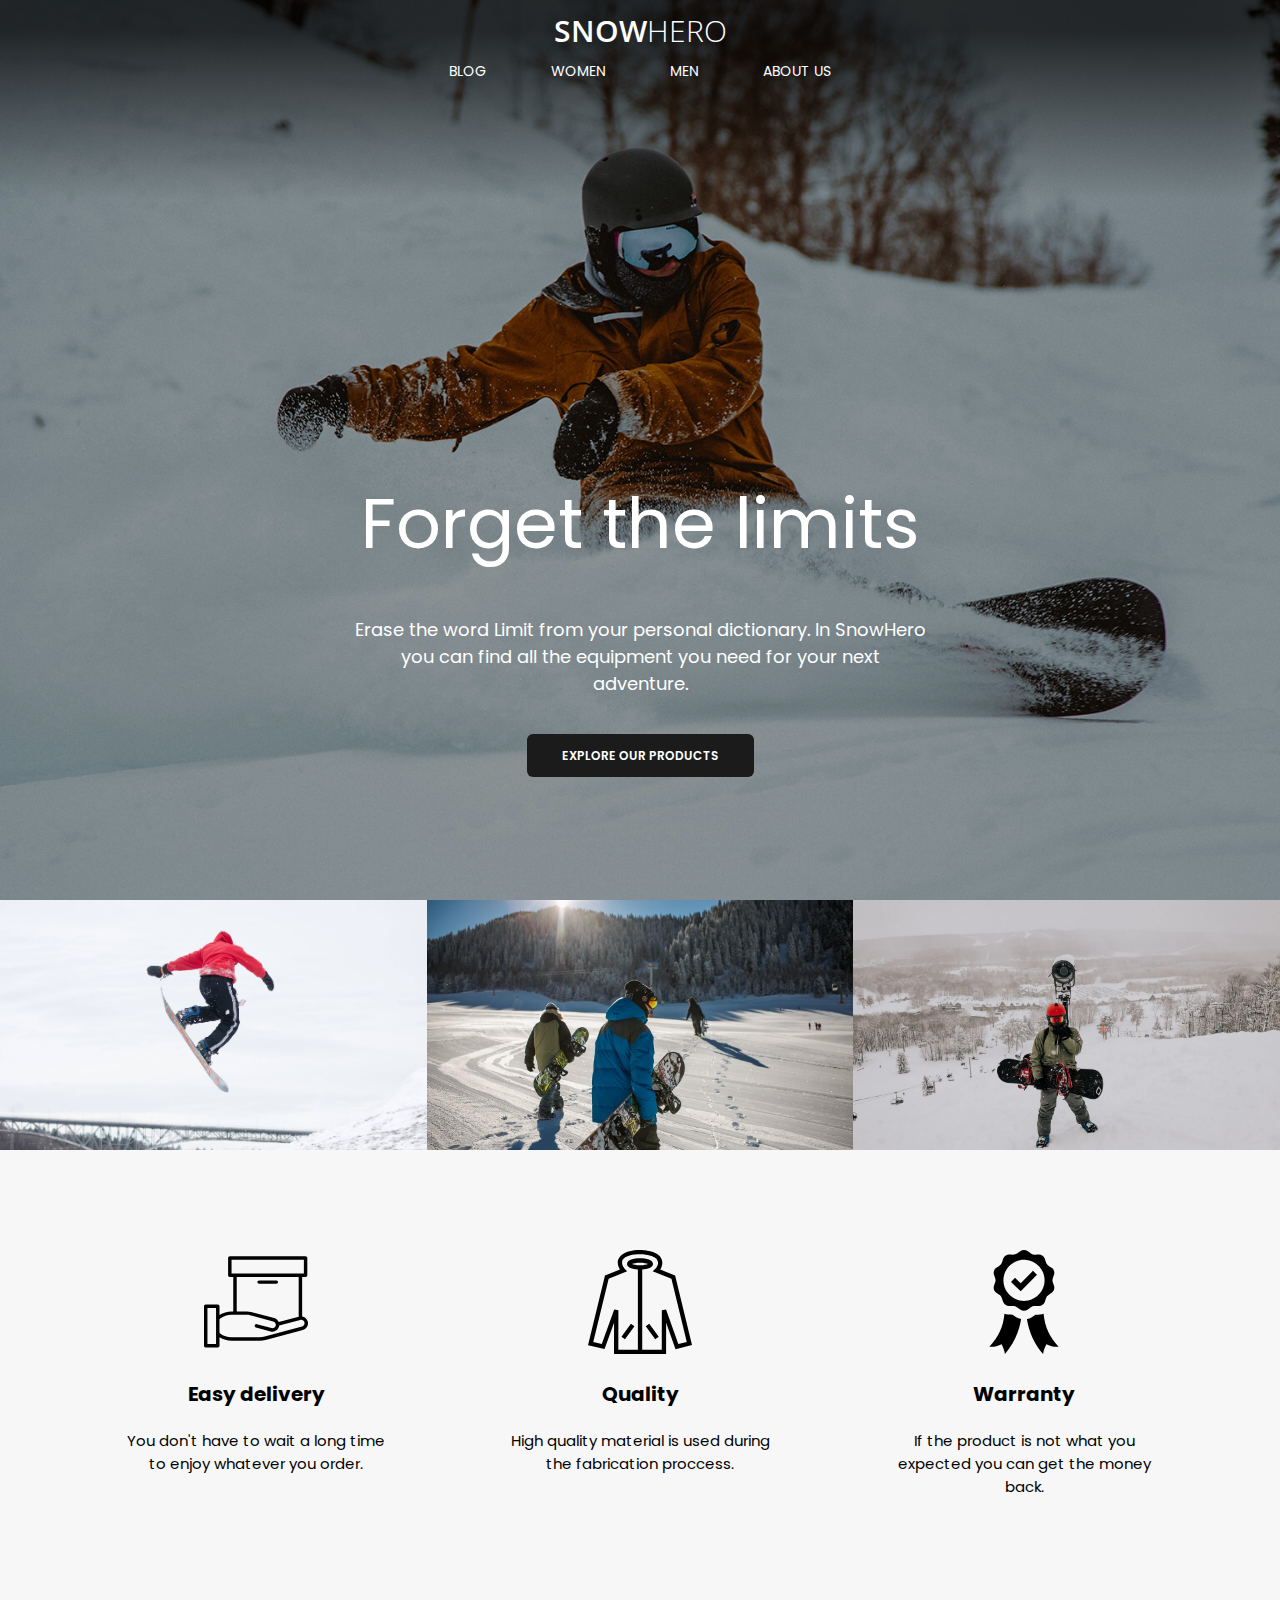
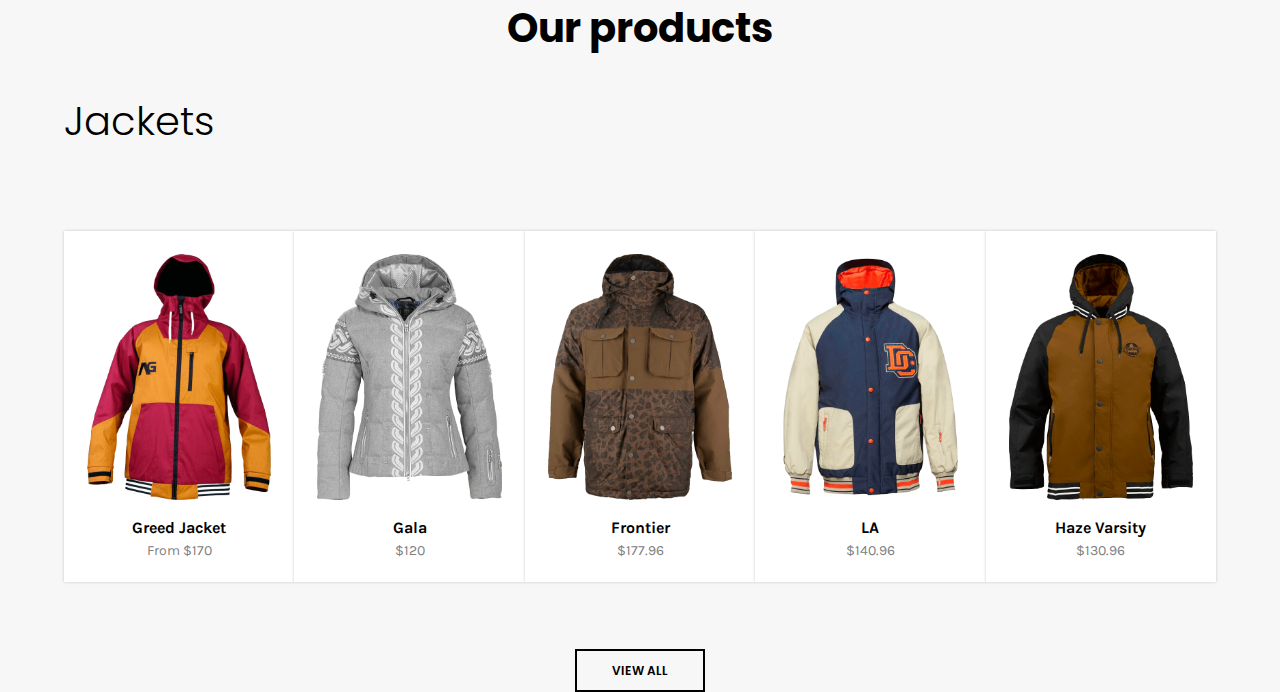
==== commit d6bdfe57: "navbar width changed, images routes fixed" ====
--- a/index.html
+++ b/index.html
@@ -25,7 +25,7 @@
   <body>
     <section class="hero-section">
       <header>
-        <a href="/index.html" class="brand">
+        <a href="./" class="brand">
           Snow<span>Hero</span>
         </a>
         <div class="navigation">
@@ -56,21 +56,21 @@
       </div>
       <div class="our-service-container container">
         <div class="our-service-card">
-          <img src="/images/delivery.svg" alt="A car" />
+          <img src="./images/delivery.svg" alt="A car" />
           <h3>Easy delivery</h3>
           <p class="our-service-p">
             You don't have to wait a long time to enjoy whatever you order.
           </p>
         </div>
         <div class="our-service-card">
-          <img src="/images/clothing.svg" alt="A jacket" />
+          <img src="./images/clothing.svg" alt="A jacket" />
           <h3>Quality</h3>
           <p class="our-service-p">
             High quality material is used during the fabrication proccess.
           </p>
         </div>
         <div class="our-service-card">
-          <img src="/images/certificate.svg" alt="A certificate" />
+          <img src="./images/certificate.svg" alt="A certificate" />
           <h3>Warranty</h3>
           <p class="our-service-p">
             If the product is not what you expected you can get the money back.
@@ -86,41 +86,41 @@
       <div class="our-products-container">
         <a href="#"
           ><div class="product-card">
-            <img src="/images/jackets/Greed_Jacket.png" alt="Greed Jacket" />
+            <img src="./images/jackets/greed_jacket.png" alt="Greed Jacket" />
             <h4 class="name">Greed Jacket</h4>
             <h5 class="price">From $170</h5>
           </div></a
         >
         <a href="#">
           <div class="product-card">
-            <img src="/images/jackets/Gala.png" alt="Gala">
+            <img src="./images/jackets/gala.png" alt="Gala">
             <h4 class="name">Gala</h4>
             <h5 class="price">$120</h5>
           </div>
         </a>
         <a href="#"
           ><div class="product-card">
-            <img src="/images/jackets/Frontier.png" alt="Frontier" />
+            <img src="./images/jackets/frontier.png" alt="Frontier" />
             <h4 class="name">Frontier</h4>
             <h5 class="price">$177.96</h5>
           </div></a
         >
         <a href="#"
           ><div class="product-card">
-            <img src="/images/jackets/LA.png" alt="LA" />
+            <img src="./images/jackets/la.png" alt="LA" />
             <h4 class="name">LA</h4>
             <h5 class="price">$140.96</h5>
           </div></a
         >
         <a href="#"
           ><div class="product-card">
-            <img src="/images/jackets/Haze_Varsity.png" alt="Haze Varsity" />
+            <img src="./images/jackets/haze_varsity.png" alt="Haze Varsity" />
             <h4 class="name">Haze Varsity</h4>
             <h5 class="price">$130.96</h5>
           </div></a
         >
       </div>
-      <a href="/all-jackets.html" class="explore-btn view-all-btn">View all</a>
+      <a href="./all-jackets.html" class="explore-btn view-all-btn">View all</a>
     </section>
   </body>
 </html>
--- a/css/styles.css
+++ b/css/styles.css
@@ -82,7 +82,7 @@
   flex-direction: column;
   justify-content: space-between;
   background: linear-gradient(rgba(0, 0, 0, 0.4), rgba(0, 0, 0, 0.4)),
-    url("/images/bradley-dunn-9SGGun3iIig-unsplash.jpg");
+    url("../images/bradley-dunn-9SGGun3iIig-unsplash.jpg");
   background-repeat: no-repeat;
   background-size: cover;
   background-position: center;
@@ -165,15 +165,15 @@
 
 .image-card:nth-of-type(1) {
   background-position: top center;
-  background-image: url("/images/david-schultz-11SF6RqgXXw-unsplash.jpg");
+  background-image: url("../images/david-schultz-11SF6RqgXXw-unsplash.jpg");
 }
 
 .image-card:nth-of-type(2) {
-  background-image: url("/images/person-wearing-blue-winter-jacket-carrying-snowboard-under-848612.jpg");
+  background-image: url("../images/person-wearing-blue-winter-jacket-carrying-snowboard-under-848612.jpg");
 }
 
 .image-card:nth-of-type(3) {
-  background-image: url("/images/man-wearing-overalls-holding-snowboard-standing-on-snow-1653419.jpg");
+  background-image: url("../images/man-wearing-overalls-holding-snowboard-standing-on-snow-1653419.jpg");
 }
 
 /* ------ our products section ------ */
@@ -277,6 +277,10 @@
 }
 
 @media (max-width: 600px) {
+  .navigation {
+    width: 80%;
+  }
+
   .our-service-card {
     flex-basis: 100%;
     margin-bottom: 100px;
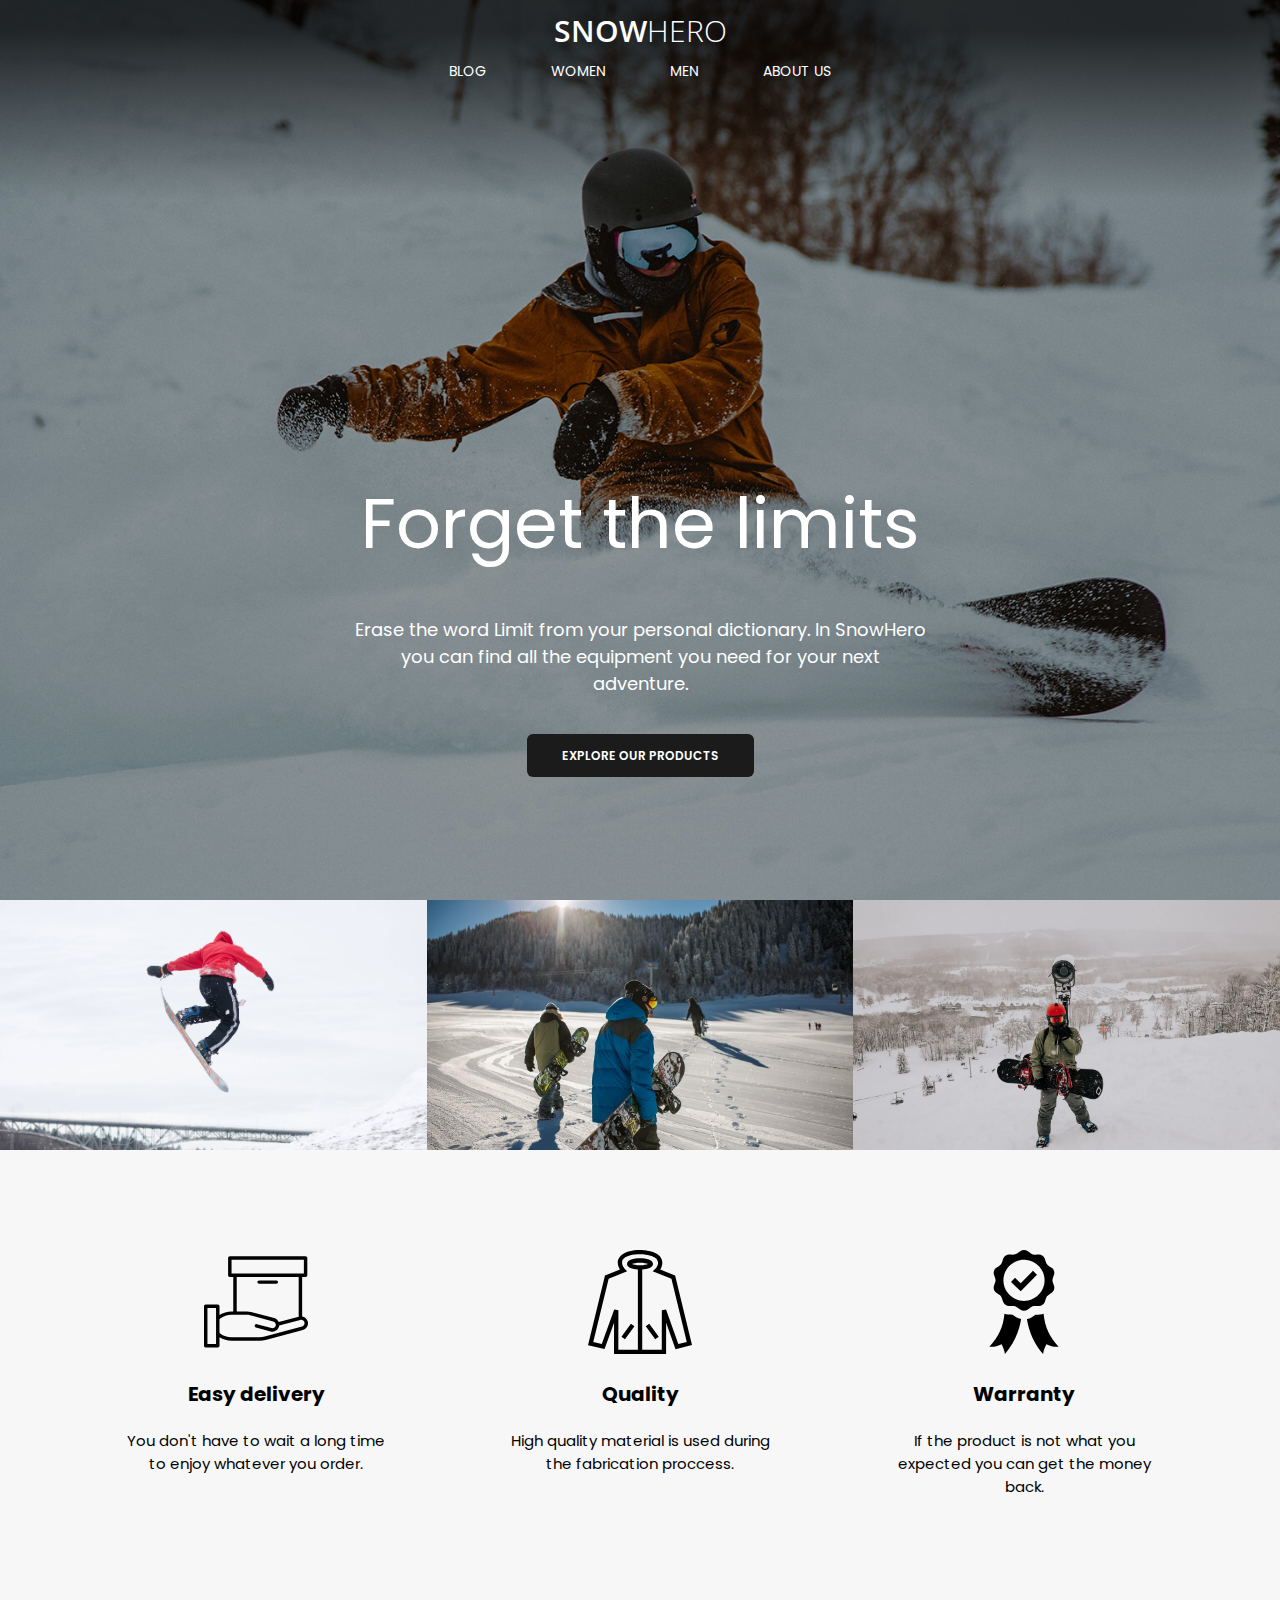
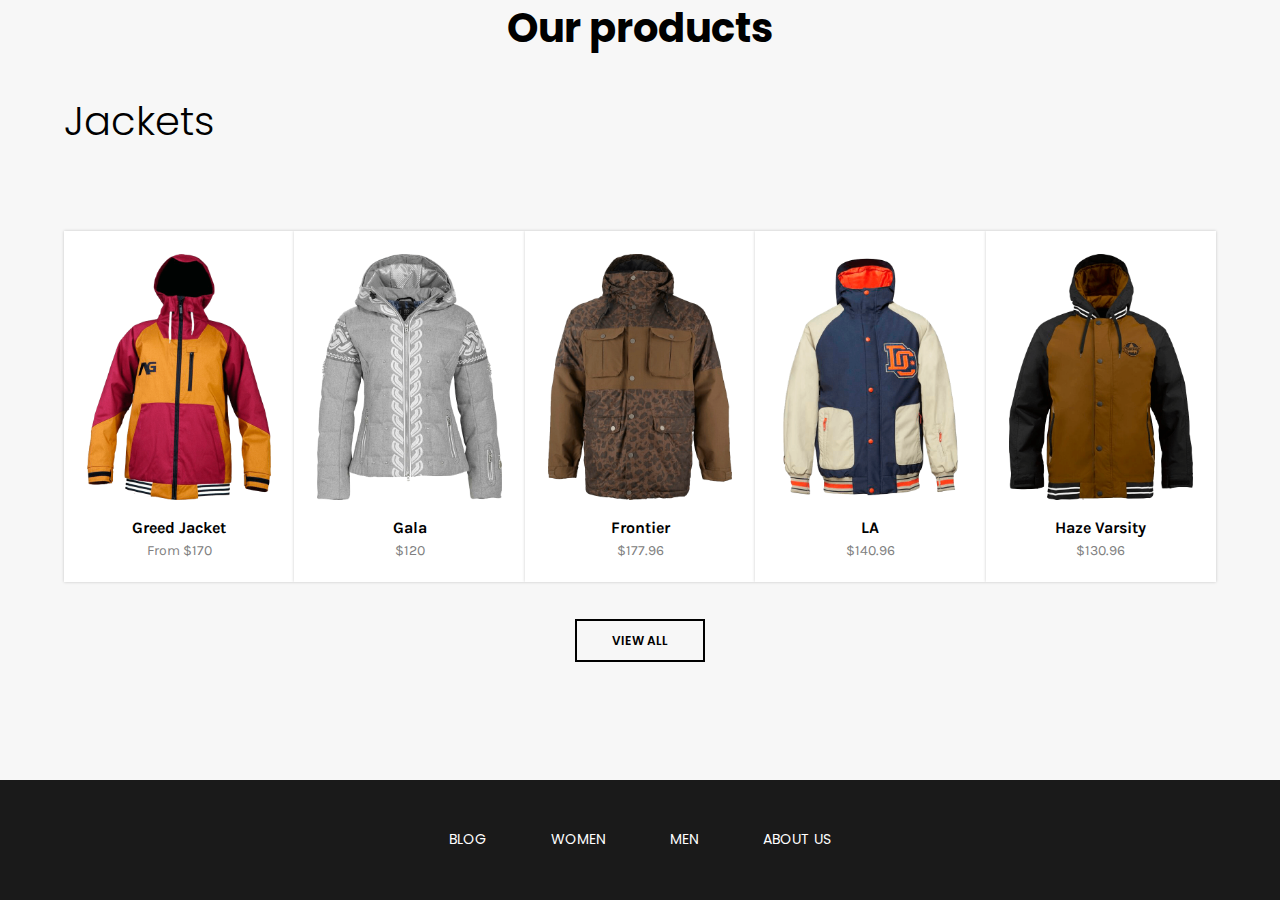
==== commit 724f3266: "footer added" ====
--- a/index.html
+++ b/index.html
@@ -122,5 +122,15 @@
       </div>
       <a href="./all-jackets.html" class="explore-btn view-all-btn">View all</a>
     </section>
+    <footer>
+      <div class="navigation">
+        <ul>
+          <li><a href="#">Blog</a></li>
+          <li><a href="#">Women</a></li>
+          <li><a href="#">Men</a></li>
+          <li><a href="#">About us</a></li>
+        </ul>
+      </div>
+    </footer>
   </body>
 </html>
--- a/css/styles.css
+++ b/css/styles.css
@@ -180,12 +180,13 @@
 
 #our-products {
   text-align: center;
+  margin-bottom: 13rem;
 }
 
 .our-products-container {
   display: flex;
   flex-wrap: wrap;
-  margin: 80px 0;
+  margin: 80px 0 50px;
 }
 
 #our-products h2:nth-child(2) {
@@ -216,7 +217,6 @@
 .product-card {
   width: 100%;
   height: 100%;
-
   color: black;
 }
 
@@ -255,6 +255,19 @@
   color: white;
 }
 
+/* ------ footer ------ */
+
+footer {
+  width: 100%;
+  background-color: #1a1a1a;
+  height: 12rem;
+  display: flex;
+  align-items: center;
+  justify-content: center;
+}
+
+/* ------ media queries ------ */
+
 @media (max-width: 920px) {
   h1 {
     font-size: 5rem;
